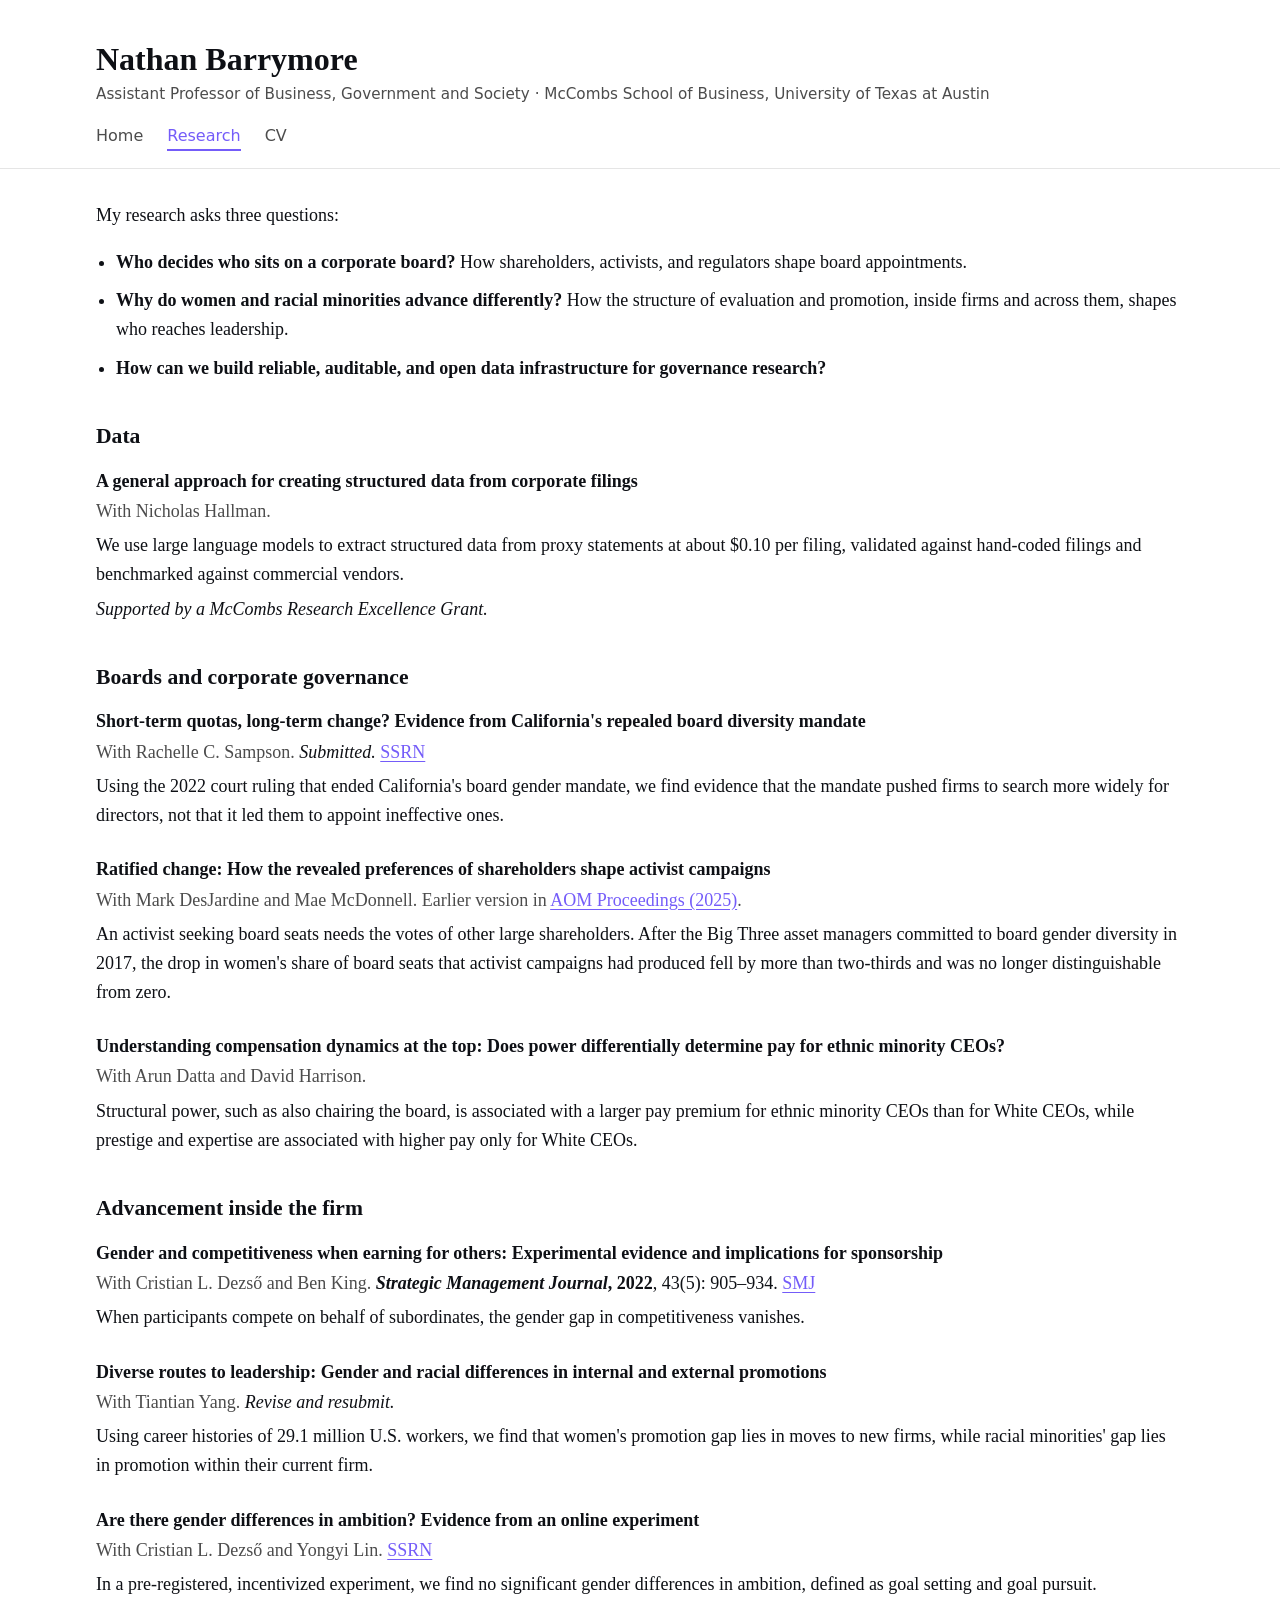
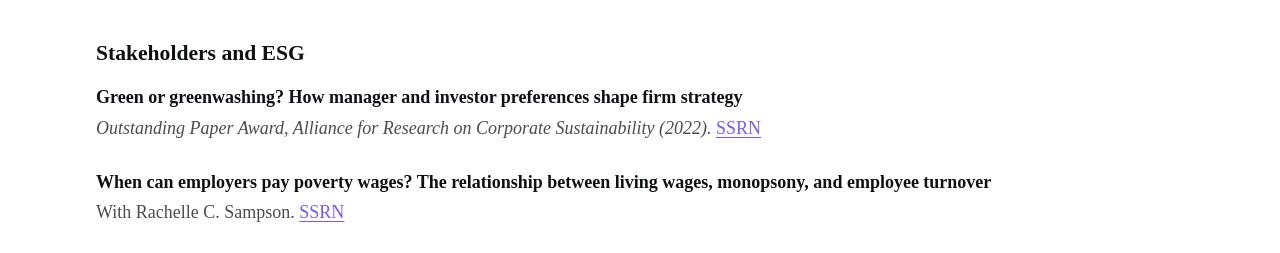
==== docs/research/index.html @ 8972250b "feat: static academic homepage for GitHub Pages Home, Research, and CV, replacing the WordPress site" ====
<!doctype html>
<html lang="en">
<head>
  <meta charset="utf-8">
  <meta name="viewport" content="width=device-width, initial-scale=1">
  <title>Research | Nathan Barrymore</title>
  <meta name="description" content="Research by Nathan Barrymore on corporate boards and governance, advancement inside the firm, stakeholders and ESG, and open data from corporate filings.">
  <link rel="canonical" href="https://nathanbarrymore.com/research/">
  <meta property="og:type" content="website">
  <meta property="og:site_name" content="Nathan Barrymore">
  <meta property="og:title" content="Research | Nathan Barrymore">
  <meta property="og:description" content="Who decides who sits on a corporate board? Why do women and racial minorities advance differently? How can we build reliable, auditable, and open data infrastructure for governance research?">
  <meta property="og:url" content="https://nathanbarrymore.com/research/">
  <meta property="og:image" content="https://nathanbarrymore.com/images/og.jpg">
  <meta name="twitter:card" content="summary_large_image">
  <link rel="icon" href="../favicon.ico" sizes="any">
  <link rel="icon" href="../favicon-32.png" type="image/png">
  <link rel="apple-touch-icon" href="../apple-touch-icon.png">
  <link rel="stylesheet" href="../style.css">
</head>
<body>
  <header class="site-header">
    <div class="wrap">
      <p class="site-name"><a href="../index.html">Nathan Barrymore</a></p>
      <p class="site-title">Assistant Professor of Business, Government and Society · McCombs School of Business, University of Texas at Austin</p>
      <nav class="site-nav" aria-label="Main">
        <ul>
          <li><a href="../index.html">Home</a></li>
          <li><a href="index.html" aria-current="page">Research</a></li>
          <li><a href="../cv/Barrymore-CV.pdf">CV</a></li>
        </ul>
      </nav>
    </div>
  </header>

  <main class="wrap">
    <h1 class="visually-hidden">Research</h1>
    <p>My research asks three questions:</p>
    <ul class="questions">
      <li><strong>Who decides who sits on a corporate board?</strong> How shareholders, activists, and regulators shape board appointments.</li>
      <li><strong>Why do women and racial minorities advance differently?</strong> How the structure of evaluation and promotion, inside firms and across them, shapes who reaches leadership.</li>
      <li><strong>How can we build reliable, auditable, and open data infrastructure for governance research?</strong></li>
    </ul>

    <!--
      Paper entry pattern (keep every entry the same):
      <article class="paper">
        <p class="paper-title">Title</p>
        <p class="paper-meta">With Coauthors. <span class="status">Status.</span> <a href="...">SSRN</a></p>
        <p class="paper-summary">One-line summary.</p>
      </article>
      Omit any line that has no content. Status is "Submitted." or "Revise and resubmit." only,
      never a journal name, except the published paper (venue in <span class="venue">).
    -->

    <h2 id="data">Data</h2>

    <!-- CDD-LAUNCH -->
    <article class="paper">
      <p class="paper-title">A general approach for creating structured data from corporate filings</p>
      <p class="paper-meta">With Nicholas Hallman.</p>
      <p class="paper-summary">We use large language models to extract structured data from proxy statements at about $0.10 per filing, validated against hand-coded filings and benchmarked against commercial vendors.</p>
      <p class="paper-note">Supported by a McCombs Research Excellence Grant.</p>
    </article>

    <h2 id="boards">Boards and corporate governance</h2>

    <article class="paper">
      <p class="paper-title">Short-term quotas, long-term change? Evidence from California's repealed board diversity mandate</p>
      <p class="paper-meta">With Rachelle C. Sampson. <span class="status">Submitted.</span> <a href="https://papers.ssrn.com/sol3/papers.cfm?abstract_id=7663159">SSRN</a></p>
      <p class="paper-summary">Using the 2022 court ruling that ended California's board gender mandate, we find evidence that the mandate pushed firms to search more widely for directors, not that it led them to appoint ineffective ones.</p>
    </article>

    <article class="paper">
      <p class="paper-title">Ratified change: How the revealed preferences of shareholders shape activist campaigns</p>
      <p class="paper-meta">With Mark DesJardine and Mae McDonnell. Earlier version in <a href="https://journals.aom.org/doi/10.5465/AMPROC.2025.11089abstract">AOM Proceedings (2025)</a>.</p>
      <p class="paper-summary">An activist seeking board seats needs the votes of other large shareholders. After the Big Three asset managers committed to board gender diversity in 2017, the drop in women's share of board seats that activist campaigns had produced fell by more than two-thirds and was no longer distinguishable from zero.</p>
    </article>

    <article class="paper">
      <p class="paper-title">Understanding compensation dynamics at the top: Does power differentially determine pay for ethnic minority CEOs?</p>
      <p class="paper-meta">With Arun Datta and David Harrison.</p>
      <p class="paper-summary">Structural power, such as also chairing the board, is associated with a larger pay premium for ethnic minority CEOs than for White CEOs, while prestige and expertise are associated with higher pay only for White CEOs.</p>
    </article>

    <h2 id="advancement">Advancement inside the firm</h2>

    <article class="paper">
      <p class="paper-title">Gender and competitiveness when earning for others: Experimental evidence and implications for sponsorship</p>
      <p class="paper-meta">With Cristian L. Dezső and Ben King. <span class="venue"><strong><em>Strategic Management Journal</em>, 2022</strong>, 43(5): 905–934.</span> <a href="https://onlinelibrary.wiley.com/doi/abs/10.1002/smj.3353">SMJ</a></p>
      <p class="paper-summary">When participants compete on behalf of subordinates, the gender gap in competitiveness vanishes.</p>
    </article>

    <article class="paper">
      <p class="paper-title">Diverse routes to leadership: Gender and racial differences in internal and external promotions</p>
      <p class="paper-meta">With Tiantian Yang. <span class="status">Revise and resubmit.</span></p>
      <p class="paper-summary">Using career histories of 29.1 million U.S. workers, we find that women's promotion gap lies in moves to new firms, while racial minorities' gap lies in promotion within their current firm.</p>
    </article>

    <article class="paper">
      <p class="paper-title">Are there gender differences in ambition? Evidence from an online experiment</p>
      <p class="paper-meta">With Cristian L. Dezső and Yongyi Lin. <a href="https://papers.ssrn.com/sol3/papers.cfm?abstract_id=5041399">SSRN</a></p>
      <p class="paper-summary">In a pre-registered, incentivized experiment, we find no significant gender differences in ambition, defined as goal setting and goal pursuit.</p>
    </article>

    <h2 id="esg">Stakeholders and ESG</h2>

    <article class="paper">
      <p class="paper-title">Green or greenwashing? How manager and investor preferences shape firm strategy</p>
      <p class="paper-meta"><em>Outstanding Paper Award, Alliance for Research on Corporate Sustainability (2022).</em> <a href="https://papers.ssrn.com/sol3/papers.cfm?abstract_id=4555581">SSRN</a></p>    </article>

    <article class="paper">
      <p class="paper-title">When can employers pay poverty wages? The relationship between living wages, monopsony, and employee turnover</p>
      <p class="paper-meta">With Rachelle C. Sampson. <a href="https://papers.ssrn.com/sol3/papers.cfm?abstract_id=4528041">SSRN</a></p>
    </article>
  </main>
</body>
</html>
---- docs/style.css ----
/* nathanbarrymore.com: one stylesheet for every page. */

/* Palette carried over from the old WordPress site: near-black text, gray nav,
   violet links, light-blue tint from the "NB" favicon. */
:root {
  --text: #0e1015;
  --muted: #4c4c4c;
  --rule: #e5e5e5;
  --accent: #745cf9;        /* old site's link color; 4.5:1 on white */
  --banner-bg: #edf7ff;
  --bg: #ffffff;
  --serif: Charter, "Bitstream Charter", "Sitka Text", Cambria, Georgia, serif;
  --sans: system-ui, -apple-system, "Segoe UI", Roboto, "Helvetica Neue", Arial, sans-serif;
}

* { box-sizing: border-box; }

html { -webkit-text-size-adjust: 100%; }

body {
  margin: 0;
  background: var(--bg);
  color: var(--text);
  font-family: var(--serif);
  font-size: 1.125rem;
  line-height: 1.6;
}

a { color: var(--accent); text-underline-offset: 0.15em; }
a:hover { text-decoration-thickness: 2px; }
a:focus-visible { outline: 2px solid var(--accent); outline-offset: 2px; }

.wrap {
  max-width: 70rem;
  margin: 0 auto;
  padding: 0 1rem;
}

/* Header: name, title, nav */

.site-header {
  padding: 2.5rem 0 1.25rem;
  border-bottom: 1px solid var(--rule);
  margin-bottom: 2rem;
}

.site-name {
  margin: 0;
  font-size: 2rem;
  font-weight: 600;
  line-height: 1.2;
}
.site-name a { color: inherit; text-decoration: none; }

.site-title {
  margin: 0.25rem 0 1rem;
  font-family: var(--sans);
  font-size: 0.95rem;
  color: var(--muted);
}

.site-nav ul {
  display: flex;
  flex-wrap: wrap;
  gap: 0.25rem 1.5rem;
  margin: 0;
  padding: 0;
  list-style: none;
  font-family: var(--sans);
  font-size: 1rem;
}
.site-nav a { color: var(--muted); text-decoration: none; padding: 0.25rem 0; }
.site-nav a:hover { color: var(--accent); }
.site-nav a[aria-current="page"] {
  color: var(--accent);
  border-bottom: 2px solid var(--accent);
}

main { padding-bottom: 4rem; }

h2 {
  margin: 2.5rem 0 1rem;
  font-size: 1.35rem;
  font-weight: 600;
  line-height: 1.3;
}

/* Home */

.banner {
  margin: 0 0 2rem;
  padding: 0.9rem 1.1rem;
  background: var(--banner-bg);
  border-left: 4px solid var(--accent);
}
.banner p { margin: 0; }

.headshot {
  float: right;
  width: 16rem;
  height: auto;
  margin: 0.35rem 0 1rem 1.75rem;
  border-radius: 4px;
}

.profile-links {
  clear: both;
  padding-top: 0.5rem;
  font-family: var(--sans);
  font-size: 1rem;
}
.profile-links { display: flex; align-items: center; gap: 2.75rem; }
.profile-links img { display: block; }
.profile-links a:hover img { opacity: 0.75; }

@media (max-width: 36rem) {
  body { font-size: 1.0625rem; }
  .site-header { padding-top: 1.75rem; }
  .site-name { font-size: 1.7rem; }
  .headshot { float: none; display: block; width: 11rem; margin: 0 0 1.25rem; }
}

/* Research: one pattern per paper so entries are easy to add and edit */

.questions { padding-left: 1.25rem; }
.questions li { margin-bottom: 0.6rem; }

.paper { margin: 0 0 1.6rem; }
.paper-title { margin: 0; font-weight: 600; }
.paper-meta { margin: 0.1rem 0 0; color: var(--muted); }
.paper-meta .status { font-style: italic; color: var(--text); }
.paper-meta .venue { color: var(--text); }
.paper-summary { margin: 0.35rem 0 0; }
.paper-note { margin: 0.35rem 0 0; font-style: italic; }

/* Data */

.data-card {
  padding: 1.25rem 1.5rem;
  border: 1px solid var(--rule);
  border-radius: 6px;
}
.data-card h2 { margin-top: 0; }
.data-card .coming { color: var(--muted); font-style: italic; margin-bottom: 0; }

.visually-hidden {
  position: absolute;
  width: 1px;
  height: 1px;
  overflow: hidden;
  clip: rect(0 0 0 0);
  white-space: nowrap;
}

/* Visible draft marker. Nothing marked .todo should be on the live site. */
.todo {
  background: #fff3a8;
  color: #000;
  font-family: var(--sans);
  font-size: 0.9rem;
  padding: 0.1rem 0.35rem;
}
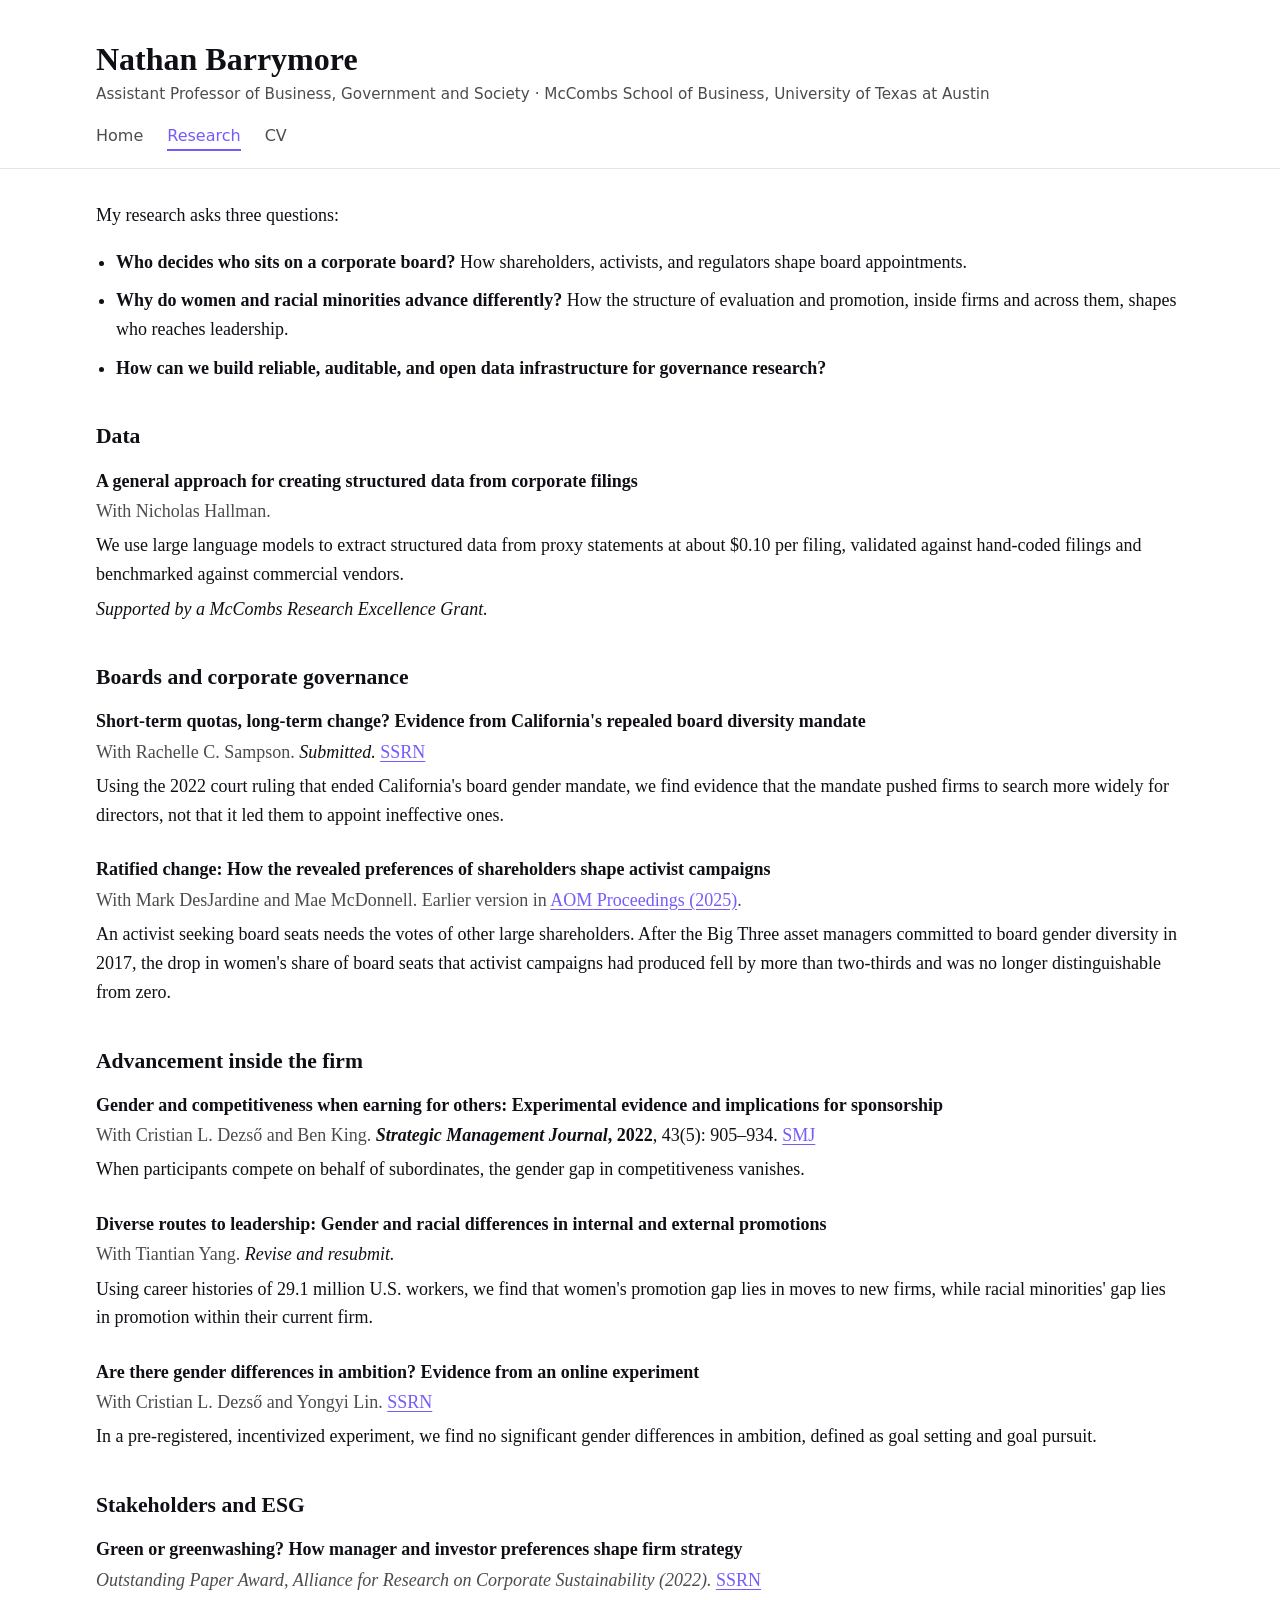
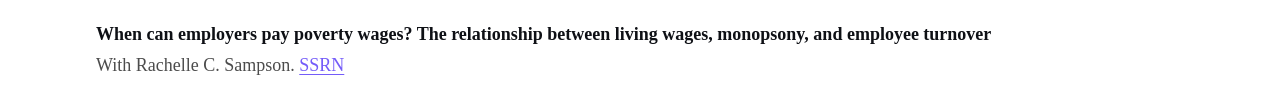
==== commit 06f0efbe: "fix: drop CEO pay paper from Research page Co-Authored-By: Claude Opus 5.5 <noreply@anthropic.com>" ====
--- a/docs/research/index.html
+++ b/docs/research/index.html
@@ -77,12 +77,6 @@
       <p class="paper-summary">An activist seeking board seats needs the votes of other large shareholders. After the Big Three asset managers committed to board gender diversity in 2017, the drop in women's share of board seats that activist campaigns had produced fell by more than two-thirds and was no longer distinguishable from zero.</p>
     </article>
 
-    <article class="paper">
-      <p class="paper-title">Understanding compensation dynamics at the top: Does power differentially determine pay for ethnic minority CEOs?</p>
-      <p class="paper-meta">With Arun Datta and David Harrison.</p>
-      <p class="paper-summary">Structural power, such as also chairing the board, is associated with a larger pay premium for ethnic minority CEOs than for White CEOs, while prestige and expertise are associated with higher pay only for White CEOs.</p>
-    </article>
-
     <h2 id="advancement">Advancement inside the firm</h2>
 
     <article class="paper">
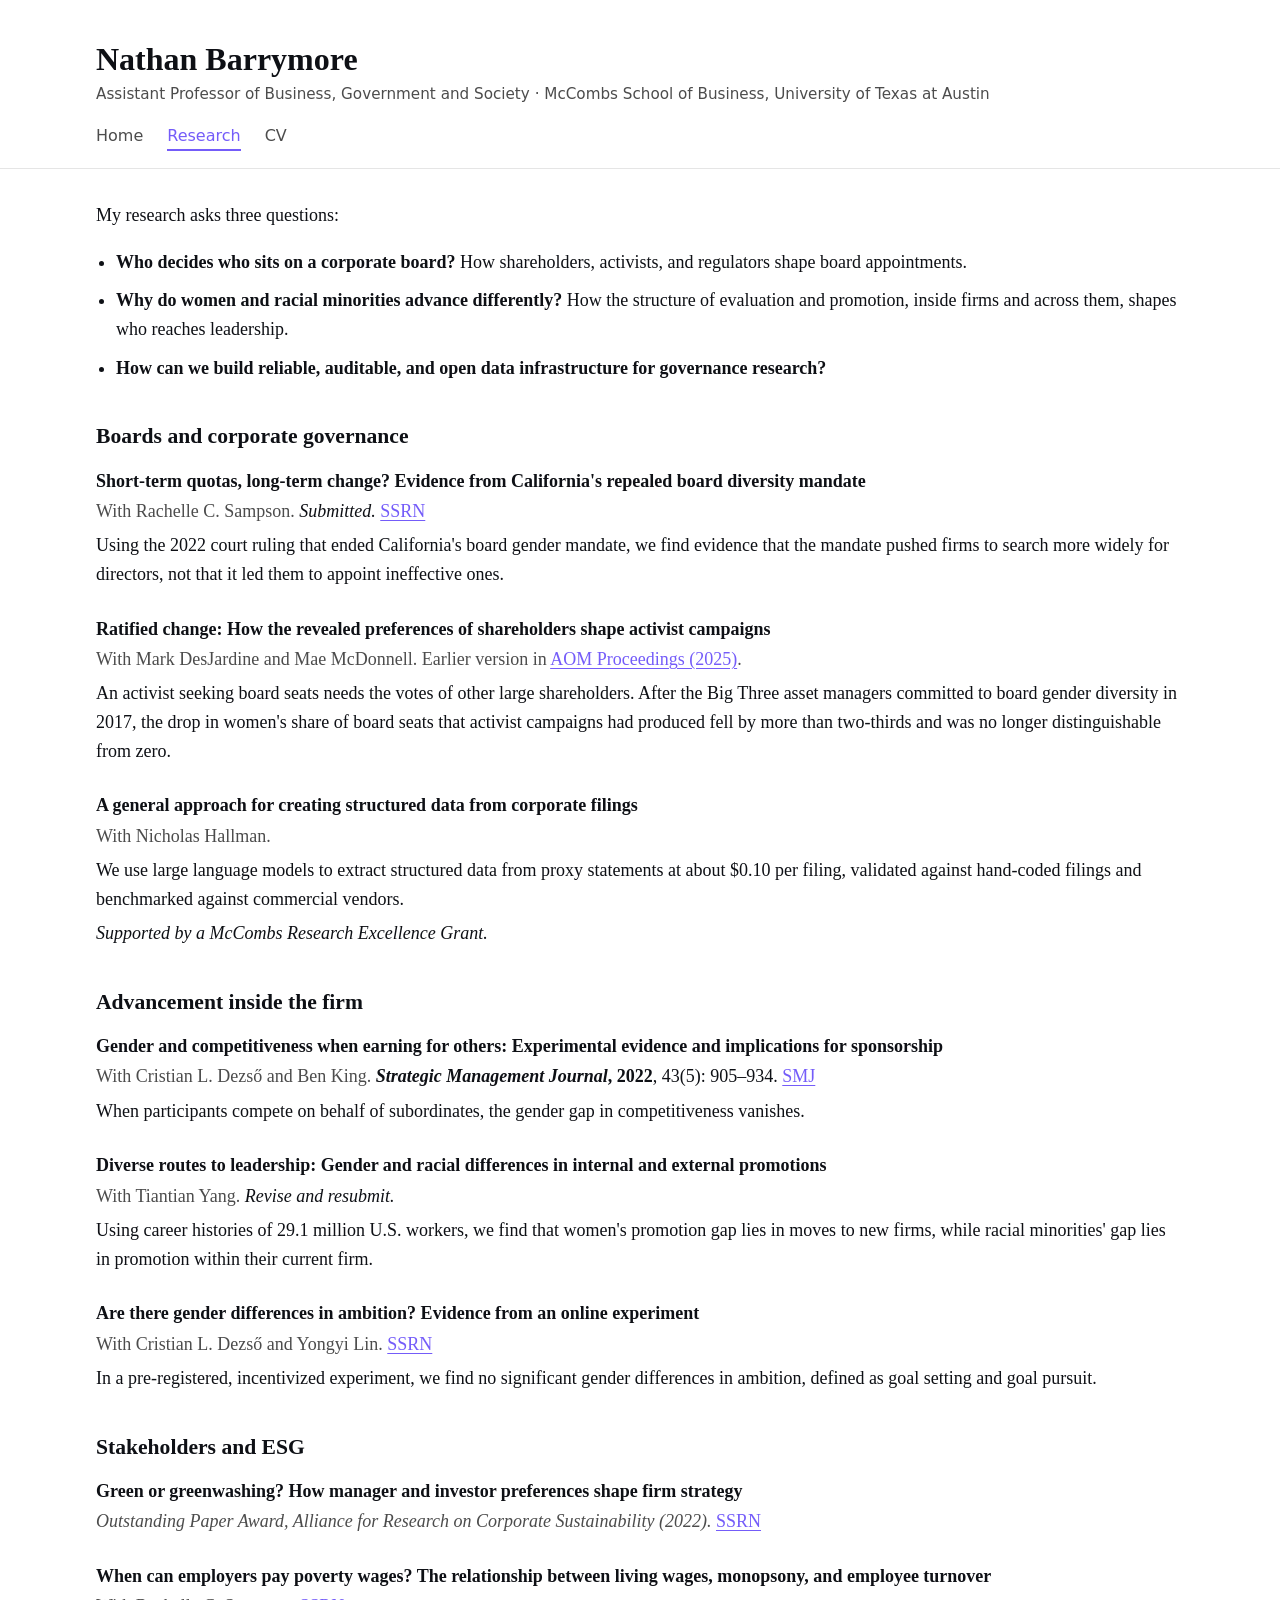
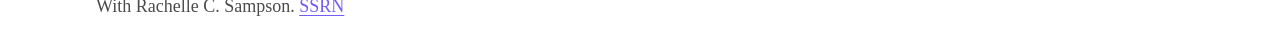
==== commit 1a39622e: "fix: move data paper under Boards and corporate governance Co-Authored-By: Claude Opus 5.5 <noreply@" ====
--- a/docs/research/index.html
+++ b/docs/research/index.html
@@ -53,16 +53,6 @@
       never a journal name, except the published paper (venue in <span class="venue">).
     -->
 
-    <h2 id="data">Data</h2>
-
-    <!-- CDD-LAUNCH -->
-    <article class="paper">
-      <p class="paper-title">A general approach for creating structured data from corporate filings</p>
-      <p class="paper-meta">With Nicholas Hallman.</p>
-      <p class="paper-summary">We use large language models to extract structured data from proxy statements at about $0.10 per filing, validated against hand-coded filings and benchmarked against commercial vendors.</p>
-      <p class="paper-note">Supported by a McCombs Research Excellence Grant.</p>
-    </article>
-
     <h2 id="boards">Boards and corporate governance</h2>
 
     <article class="paper">
@@ -75,6 +65,14 @@
       <p class="paper-title">Ratified change: How the revealed preferences of shareholders shape activist campaigns</p>
       <p class="paper-meta">With Mark DesJardine and Mae McDonnell. Earlier version in <a href="https://journals.aom.org/doi/10.5465/AMPROC.2025.11089abstract">AOM Proceedings (2025)</a>.</p>
       <p class="paper-summary">An activist seeking board seats needs the votes of other large shareholders. After the Big Three asset managers committed to board gender diversity in 2017, the drop in women's share of board seats that activist campaigns had produced fell by more than two-thirds and was no longer distinguishable from zero.</p>
+    </article>
+
+    <!-- CDD-LAUNCH -->
+    <article class="paper">
+      <p class="paper-title">A general approach for creating structured data from corporate filings</p>
+      <p class="paper-meta">With Nicholas Hallman.</p>
+      <p class="paper-summary">We use large language models to extract structured data from proxy statements at about $0.10 per filing, validated against hand-coded filings and benchmarked against commercial vendors.</p>
+      <p class="paper-note">Supported by a McCombs Research Excellence Grant.</p>
     </article>
 
     <h2 id="advancement">Advancement inside the firm</h2>
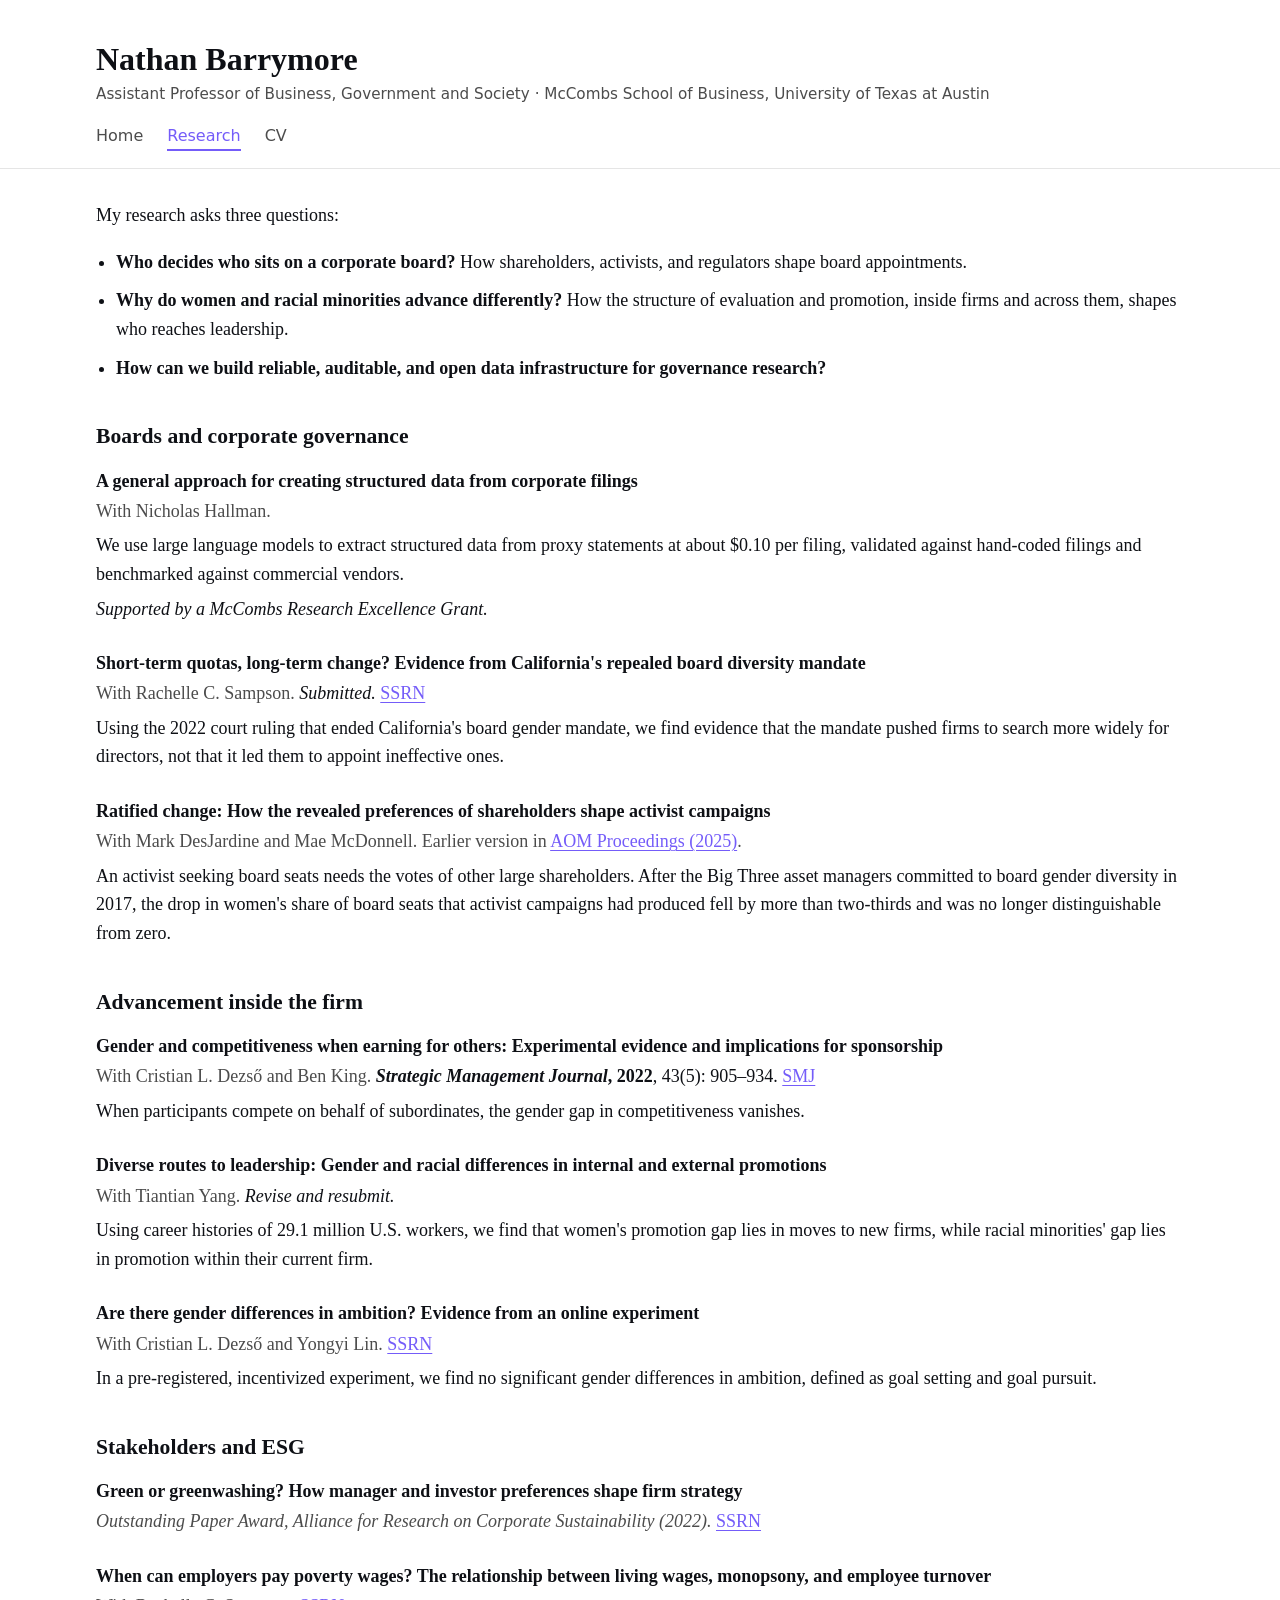
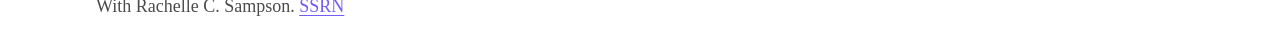
==== commit bd1506a6: "fix: list data paper first under Boards and corporate governance Co-Authored-By: Claude Opus 5.5 <no" ====
--- a/docs/research/index.html
+++ b/docs/research/index.html
@@ -55,6 +55,14 @@
 
     <h2 id="boards">Boards and corporate governance</h2>
 
+    <!-- CDD-LAUNCH -->
+    <article class="paper">
+      <p class="paper-title">A general approach for creating structured data from corporate filings</p>
+      <p class="paper-meta">With Nicholas Hallman.</p>
+      <p class="paper-summary">We use large language models to extract structured data from proxy statements at about $0.10 per filing, validated against hand-coded filings and benchmarked against commercial vendors.</p>
+      <p class="paper-note">Supported by a McCombs Research Excellence Grant.</p>
+    </article>
+
     <article class="paper">
       <p class="paper-title">Short-term quotas, long-term change? Evidence from California's repealed board diversity mandate</p>
       <p class="paper-meta">With Rachelle C. Sampson. <span class="status">Submitted.</span> <a href="https://papers.ssrn.com/sol3/papers.cfm?abstract_id=7663159">SSRN</a></p>
@@ -65,14 +73,6 @@
       <p class="paper-title">Ratified change: How the revealed preferences of shareholders shape activist campaigns</p>
       <p class="paper-meta">With Mark DesJardine and Mae McDonnell. Earlier version in <a href="https://journals.aom.org/doi/10.5465/AMPROC.2025.11089abstract">AOM Proceedings (2025)</a>.</p>
       <p class="paper-summary">An activist seeking board seats needs the votes of other large shareholders. After the Big Three asset managers committed to board gender diversity in 2017, the drop in women's share of board seats that activist campaigns had produced fell by more than two-thirds and was no longer distinguishable from zero.</p>
-    </article>
-
-    <!-- CDD-LAUNCH -->
-    <article class="paper">
-      <p class="paper-title">A general approach for creating structured data from corporate filings</p>
-      <p class="paper-meta">With Nicholas Hallman.</p>
-      <p class="paper-summary">We use large language models to extract structured data from proxy statements at about $0.10 per filing, validated against hand-coded filings and benchmarked against commercial vendors.</p>
-      <p class="paper-note">Supported by a McCombs Research Excellence Grant.</p>
     </article>
 
     <h2 id="advancement">Advancement inside the firm</h2>
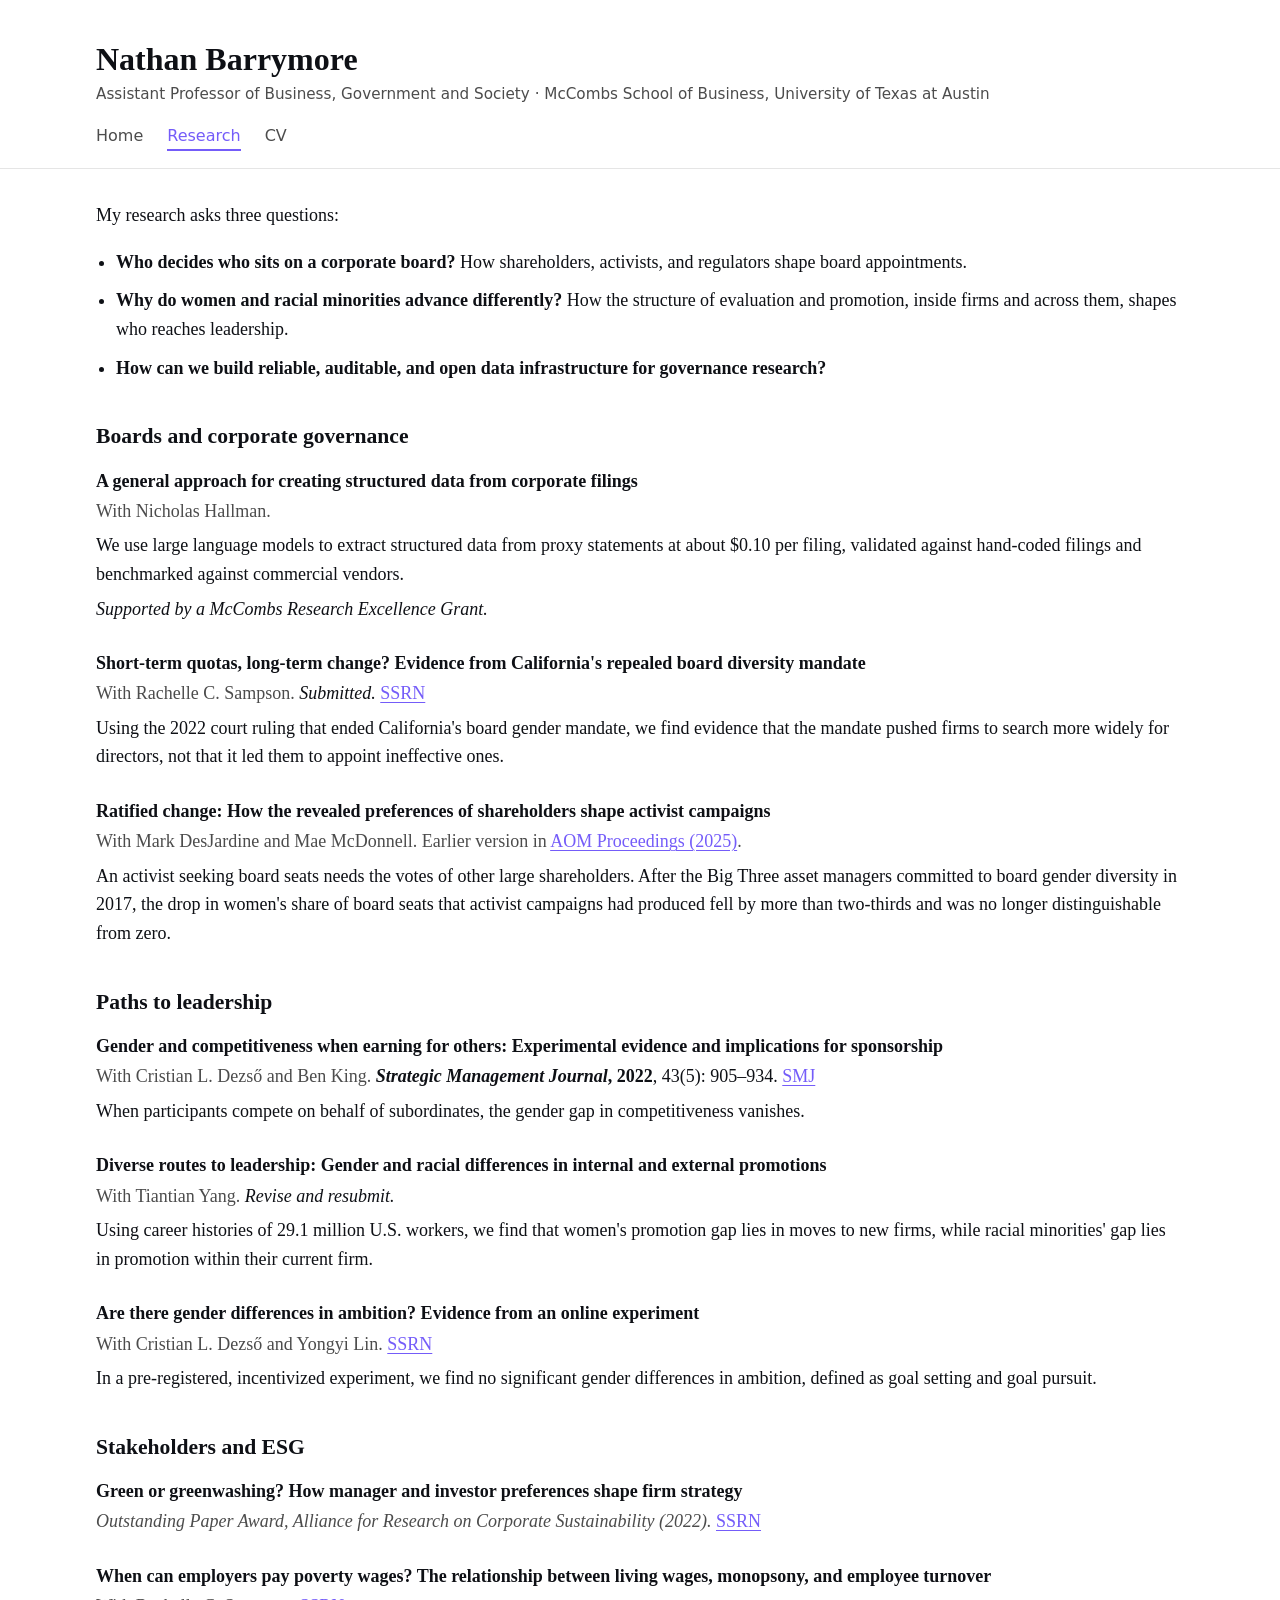
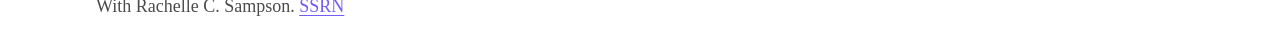
==== commit 919f0254: "fix: rename Advancement section to Paths to leadership Co-Authored-By: Claude Opus 5.5 <noreply@anth" ====
--- a/docs/research/index.html
+++ b/docs/research/index.html
@@ -75,7 +75,7 @@
       <p class="paper-summary">An activist seeking board seats needs the votes of other large shareholders. After the Big Three asset managers committed to board gender diversity in 2017, the drop in women's share of board seats that activist campaigns had produced fell by more than two-thirds and was no longer distinguishable from zero.</p>
     </article>
 
-    <h2 id="advancement">Advancement inside the firm</h2>
+    <h2 id="leadership">Paths to leadership</h2>
 
     <article class="paper">
       <p class="paper-title">Gender and competitiveness when earning for others: Experimental evidence and implications for sponsorship</p>
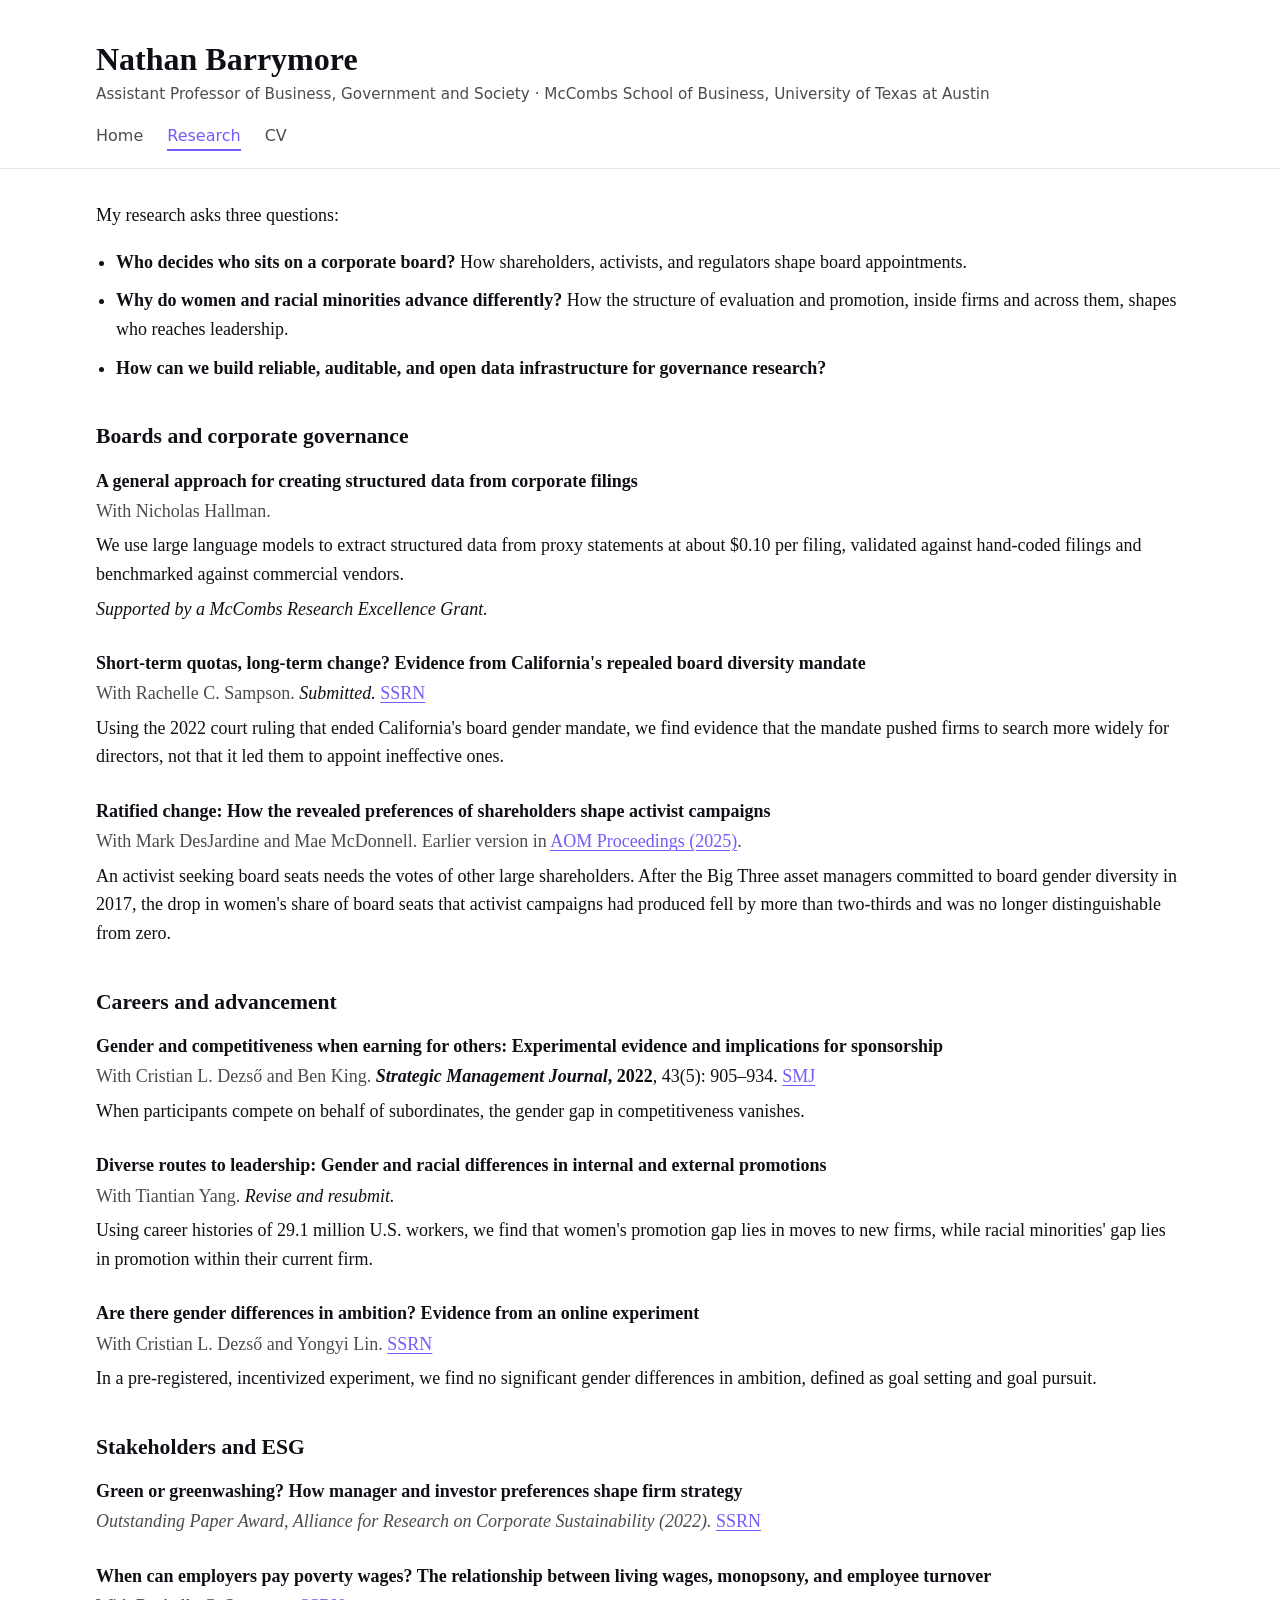
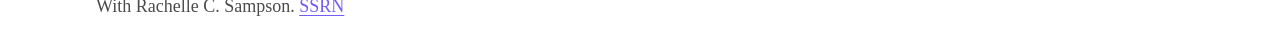
==== commit 904ff43a: "fix: rename section to Careers and advancement Co-Authored-By: Claude Opus 5.5 <noreply@anthropic.co" ====
--- a/docs/research/index.html
+++ b/docs/research/index.html
@@ -75,7 +75,7 @@
       <p class="paper-summary">An activist seeking board seats needs the votes of other large shareholders. After the Big Three asset managers committed to board gender diversity in 2017, the drop in women's share of board seats that activist campaigns had produced fell by more than two-thirds and was no longer distinguishable from zero.</p>
     </article>
 
-    <h2 id="leadership">Paths to leadership</h2>
+    <h2 id="careers">Careers and advancement</h2>
 
     <article class="paper">
       <p class="paper-title">Gender and competitiveness when earning for others: Experimental evidence and implications for sponsorship</p>
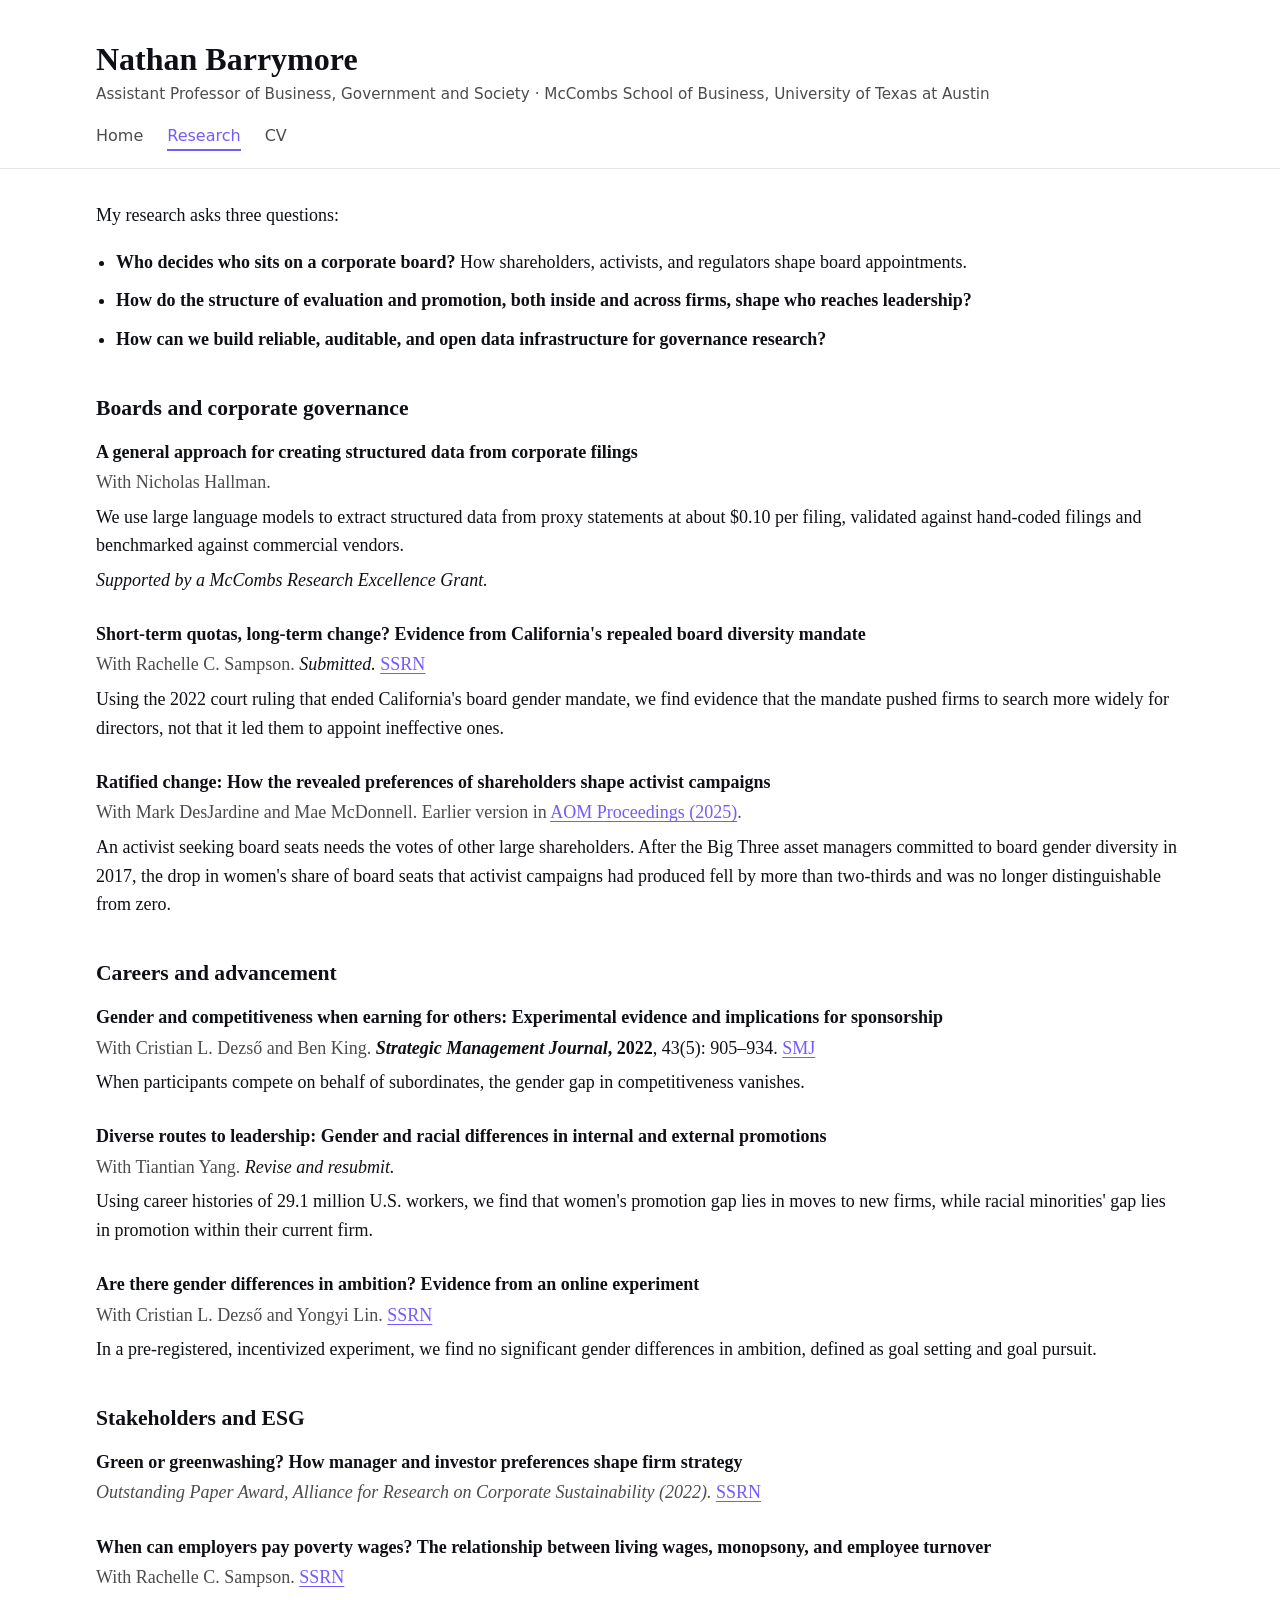
==== commit fc7a473e: "fix: reword second research question Co-Authored-By: Claude Opus 5.5 <noreply@anthropic.com>" ====
--- a/docs/research/index.html
+++ b/docs/research/index.html
@@ -9,7 +9,7 @@
   <meta property="og:type" content="website">
   <meta property="og:site_name" content="Nathan Barrymore">
   <meta property="og:title" content="Research | Nathan Barrymore">
-  <meta property="og:description" content="Who decides who sits on a corporate board? Why do women and racial minorities advance differently? How can we build reliable, auditable, and open data infrastructure for governance research?">
+  <meta property="og:description" content="Who decides who sits on a corporate board? How do the structure of evaluation and promotion, both inside and across firms, shape who reaches leadership? How can we build reliable, auditable, and open data infrastructure for governance research?">
   <meta property="og:url" content="https://nathanbarrymore.com/research/">
   <meta property="og:image" content="https://nathanbarrymore.com/images/og.jpg">
   <meta name="twitter:card" content="summary_large_image">
@@ -38,7 +38,7 @@
     <p>My research asks three questions:</p>
     <ul class="questions">
       <li><strong>Who decides who sits on a corporate board?</strong> How shareholders, activists, and regulators shape board appointments.</li>
-      <li><strong>Why do women and racial minorities advance differently?</strong> How the structure of evaluation and promotion, inside firms and across them, shapes who reaches leadership.</li>
+      <li><strong>How do the structure of evaluation and promotion, both inside and across firms, shape who reaches leadership?</strong></li>
       <li><strong>How can we build reliable, auditable, and open data infrastructure for governance research?</strong></li>
     </ul>
 
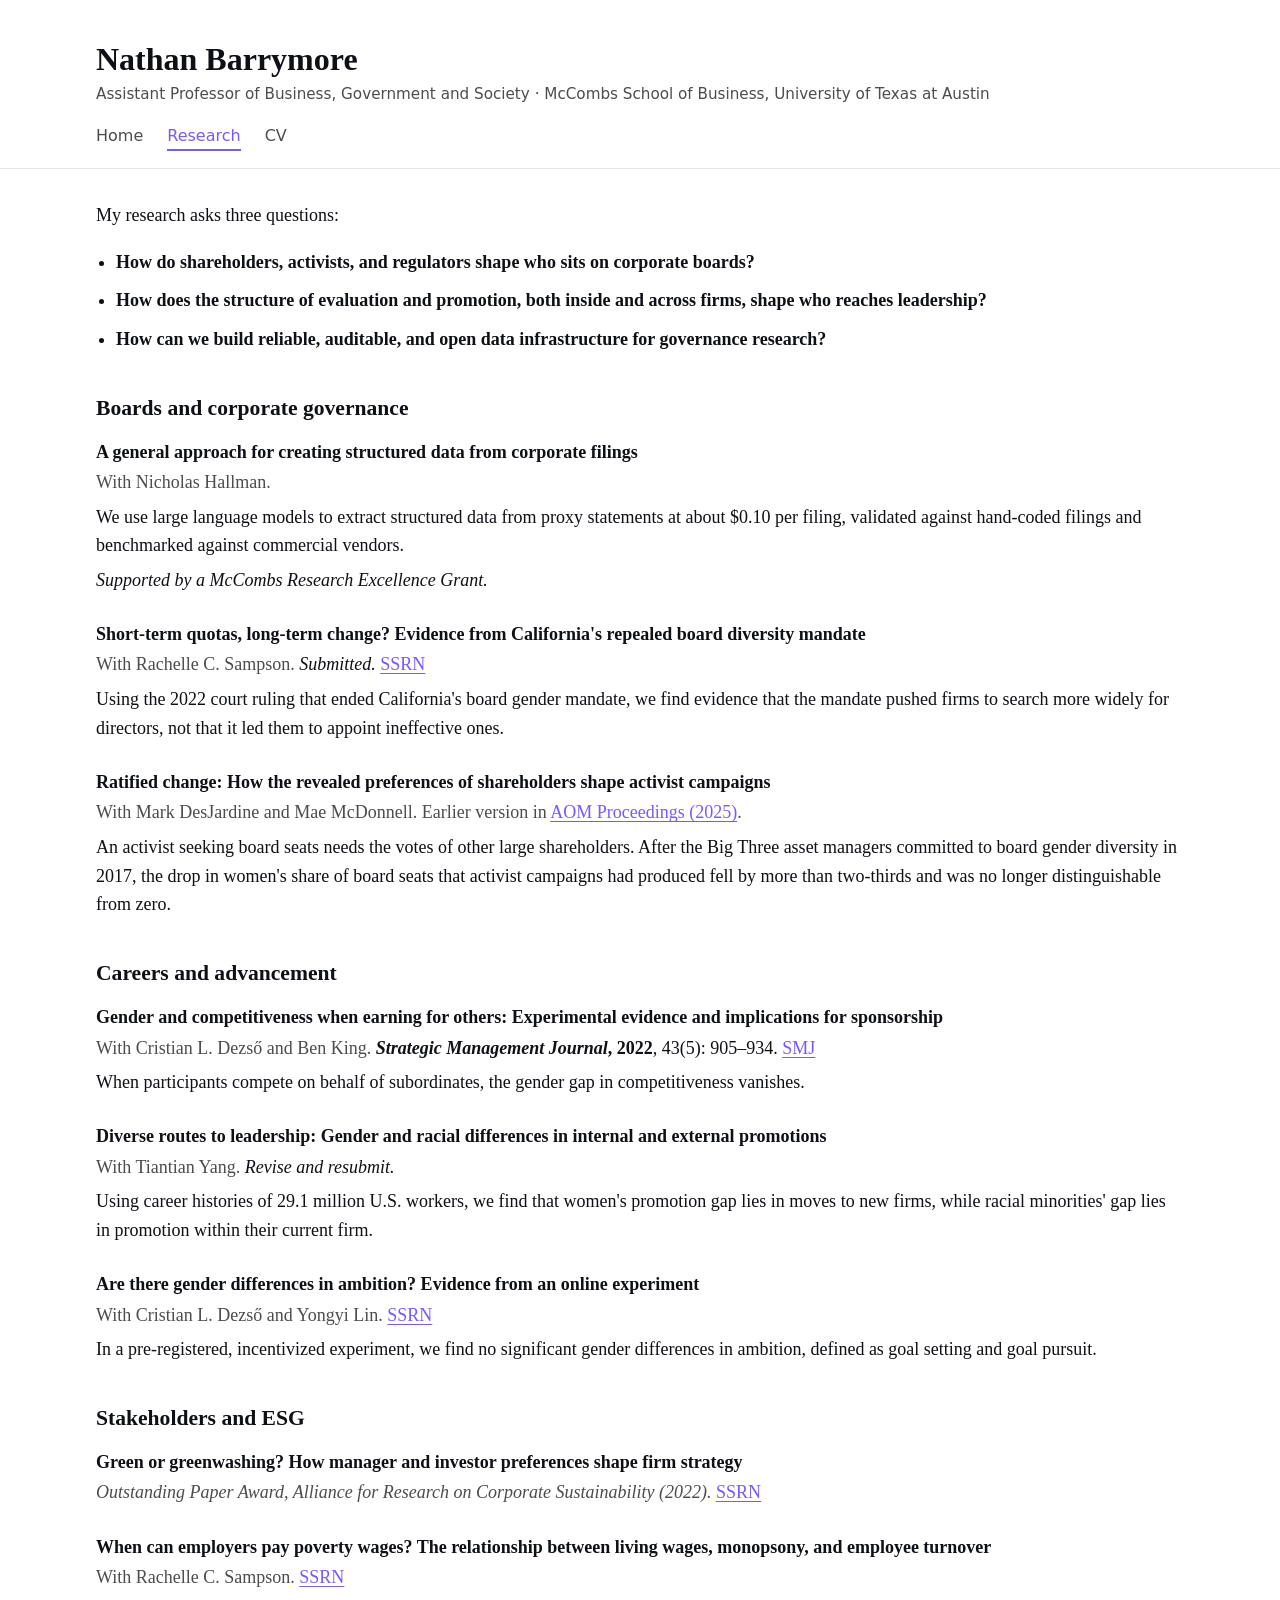
==== commit 3c289fa2: "fix: make the research questions single questions Co-Authored-By: Claude Opus 5.5 <noreply@anthropic" ====
--- a/docs/research/index.html
+++ b/docs/research/index.html
@@ -9,7 +9,7 @@
   <meta property="og:type" content="website">
   <meta property="og:site_name" content="Nathan Barrymore">
   <meta property="og:title" content="Research | Nathan Barrymore">
-  <meta property="og:description" content="Who decides who sits on a corporate board? How do the structure of evaluation and promotion, both inside and across firms, shape who reaches leadership? How can we build reliable, auditable, and open data infrastructure for governance research?">
+  <meta property="og:description" content="How do shareholders, activists, and regulators shape who sits on corporate boards? How does the structure of evaluation and promotion, both inside and across firms, shape who reaches leadership? How can we build reliable, auditable, and open data infrastructure for governance research?">
   <meta property="og:url" content="https://nathanbarrymore.com/research/">
   <meta property="og:image" content="https://nathanbarrymore.com/images/og.jpg">
   <meta name="twitter:card" content="summary_large_image">
@@ -37,8 +37,8 @@
     <h1 class="visually-hidden">Research</h1>
     <p>My research asks three questions:</p>
     <ul class="questions">
-      <li><strong>Who decides who sits on a corporate board?</strong> How shareholders, activists, and regulators shape board appointments.</li>
-      <li><strong>How do the structure of evaluation and promotion, both inside and across firms, shape who reaches leadership?</strong></li>
+      <li><strong>How do shareholders, activists, and regulators shape who sits on corporate boards?</strong></li>
+      <li><strong>How does the structure of evaluation and promotion, both inside and across firms, shape who reaches leadership?</strong></li>
       <li><strong>How can we build reliable, auditable, and open data infrastructure for governance research?</strong></li>
     </ul>
 
